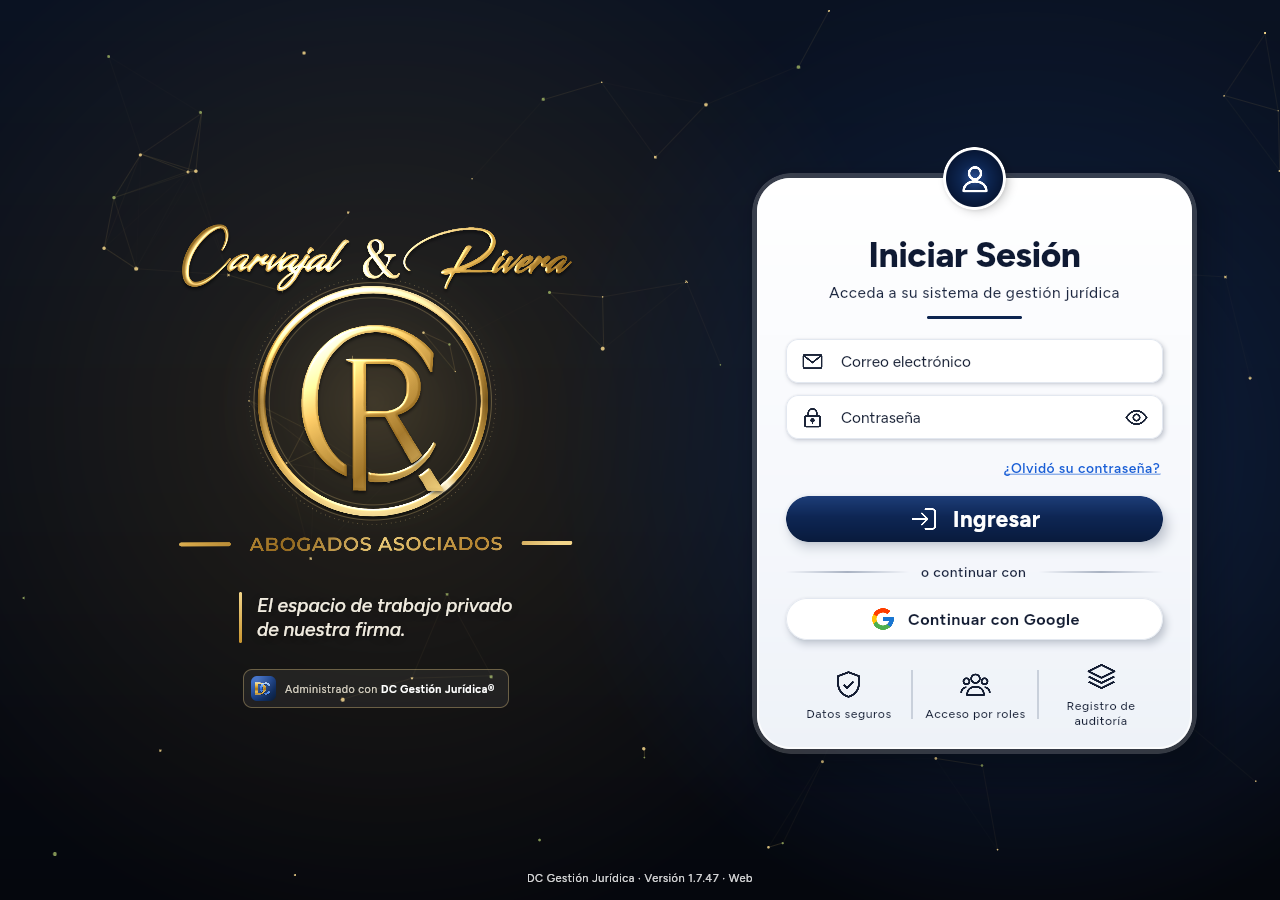
==== index.html @ f68f5502 "Sin parpadeos: la hoja de voz no se vuelve a pintar; contador pequeño en un círculo Co-Authored-By: " ====
<!doctype html>
<html lang="es">
<head>
<meta charset="utf-8">
<meta name="viewport" content="width=device-width, initial-scale=1">
<title>DC Gestión Jurídica</title>
<link rel="icon" href="favicon.ico" sizes="any">
<link rel="icon" type="image/png" sizes="192x192" href="icono-192.png">
<link rel="apple-touch-icon" href="apple-touch-icon.png?v=1795325718">
<meta name="apple-mobile-web-app-title" content="Gestión Jurídica">
<meta name="application-name" content="Gestión Jurídica">
<link rel="manifest" href="manifest.webmanifest?v=1795325718">
<meta name="theme-color" content="#0B1F3A">
<style>
html,body{margin:0;height:100%;overflow:hidden;background:#0B1F3A}
#cargando{position:fixed;inset:0;display:flex;flex-direction:column;align-items:center;justify-content:center;gap:16px;color:#E8C66A;font:500 18px system-ui,sans-serif}
#cargando i{width:42px;height:42px;border:4px solid #E8C66A44;border-top-color:#E8C66A;border-radius:50%;animation:g 1s linear infinite}
@keyframes g{to{transform:rotate(360deg)}}
</style>
<link rel="stylesheet" href="voz.css?v=1795361415">
</head>
<body>
<div id="cargando"><i></i>Cargando DC Gestión Jurídica…</div>
<script>
// Dirección y clave PÚBLICA del proyecto Supabase (la misma de la web del celular). Nunca una clave secreta.
window.DC_CONFIG = { url: "https://bopiajeyzystoaumishw.supabase.co", clavePublica: "sb_publishable_ggggVf0N814HmKzfk0sQpw_srEZ1ZWg" };
</script>
<script>
// V1.3.397: los archivos de la aplicación se guardan en el navegador para abrir al instante (sw.js).
if ("serviceWorker" in navigator) addEventListener("load", () => navigator.serviceWorker.register("sw.js").catch(() => {}));
</script>
<script src="diagnostico.js?v=1795325718"></script>
<script src="avisos-push.js?v=1795325718"></script>
<script src="comprobante.js?v=1795325718"></script>
<script src="voz.js?v=1795361415"></script>
<script type="module" src="DCGestionJuridicaWindows-shared.mjs?v=1795325718"></script>
</body>
</html>
---- voz.css ----
/* Órdenes de voz con Doc Dai en la app completa (22/11/2026). Misma hoja que la web liviana (voz.js). */
#voz-hoja.voz-propio { --sup:#ffffff; --sup2:#eef1f8; --texto:#191c20; --texto2:#5b6472; --linea:#e1e5ee; --oro:#fbf1d6; --oro-txt:#5c4300; --acento:#9a6b12;
  --rojo:#ffdad6; --rojo-txt:#93000a; --verde:#c4eed0; --verde-txt:#0a5c2b; font-family:Inter, "Segoe UI", Roboto, Arial, sans-serif; position:relative; z-index:2147483000; }
#voz-hoja.voz-propio.voz-oscuro { --sup:#13243d; --sup2:rgba(255,255,255,.07); --texto:#eef2f8; --texto2:#93a5c0; --linea:rgba(255,255,255,.12); --oro:rgba(217,181,74,.16); --oro-txt:#f3d98a; --acento:#d9b54a;
  --rojo:rgba(239,115,115,.18); --rojo-txt:#ffb4ab; --verde:rgba(76,194,126,.18); --verde-txt:#8fe0ad; }
.voz-propio .oculto { display:none !important; }
.voz-propio .crece { flex:1; min-width:0; }
.voz-propio .hoja-velo { position:fixed; inset:0; z-index:60; background:rgba(0,0,0,.45); animation:hoja-velo .2s ease-out; }
.voz-propio .hoja-a { position:fixed; left:50%; transform:translateX(-50%); width:min(560px, 100%); box-sizing:border-box; bottom:0; z-index:61; background:var(--sup); border-radius:24px 24px 0 0; padding:10px 18px calc(env(safe-area-inset-bottom) + 20px); box-shadow:0 -10px 30px rgba(0,0,0,.35); animation:hoja-a2 .25s ease-out; }
.voz-propio .hoja-asa { width:42px; height:5px; border-radius:3px; background:var(--linea); margin:0 auto 14px; }
@keyframes hoja-a2 { from { transform:translate(-50%, 40px); opacity:0; } }
@keyframes hoja-velo { from { opacity:0; } }
.voz-hoja { max-height:88vh; overflow-y:auto; }
.voz-dai { display:flex; align-items:center; gap:10px; margin-bottom:12px; }
.voz-dai b { display:block; font-size:16px; color:var(--texto); }
.voz-dai small { display:block; font-size:12.5px; color:var(--texto2); }
.voz-f { flex:none; width:40px; height:40px; border-radius:50%; display:grid; place-items:center; font-weight:800; font-size:13px; background:linear-gradient(135deg,#d9b54a,#f0d68f); color:#0f2540; }
.voz-como { flex:none; width:32px; height:32px; border-radius:50%; border:1px solid var(--linea); background:none; color:var(--texto2); font:inherit; font-weight:800; cursor:pointer; }
.voz-onda { display:flex; gap:5px; justify-content:center; align-items:center; height:62px; margin:4px 0 10px; }
.voz-onda i { display:block; width:6px; border-radius:3px; background:#d9b54a; animation:voz-onda 1s ease-in-out infinite alternate; }
@keyframes voz-onda { from { transform:scaleY(.35); } to { transform:scaleY(1); } }
.voz-dicho { background:var(--oro); color:var(--oro-txt); border-radius:12px; padding:12px 14px; font-size:16px; font-style:italic; margin-bottom:12px; }
.voz-ayuda { font-size:13px; color:var(--texto2); line-height:1.55; }
.voz-ayuda b { display:block; color:var(--texto); font-weight:600; }
.voz-tarj { border:1px solid var(--linea); border-radius:14px; padding:12px 14px; margin-bottom:12px; }
.voz-etq { font-size:11px; font-weight:800; letter-spacing:.06em; text-transform:uppercase; color:var(--acento); margin-bottom:6px; }
.voz-dato { display:flex; justify-content:space-between; gap:12px; font-size:14px; padding:6px 0; border-bottom:1px dashed var(--linea); color:var(--texto); }
.voz-dato:last-child { border-bottom:0; }
.voz-dato span { color:var(--texto2); white-space:nowrap; }
.voz-dato b { text-align:right; }
.voz-dato b.rojo { color:var(--rojo-txt); }
.voz-op { display:flex; align-items:center; gap:10px; width:100%; text-align:left; border:1.5px solid var(--linea); border-radius:12px; padding:10px 12px; margin-bottom:8px; background:none; font:inherit; font-size:14.5px; font-weight:600; color:var(--texto); cursor:pointer; }
.voz-op small { display:block; font-weight:400; font-size:12.5px; color:var(--texto2); }
.voz-op.sel { border-color:#d9b54a; background:var(--oro); }
.voz-rad { flex:none; width:18px; height:18px; border-radius:50%; border:2px solid var(--texto2); }
.voz-op.sel .voz-rad { border:5px solid #b8901c; }
.voz-aviso { background:var(--oro); color:var(--oro-txt); border-left:4px solid #d9b54a; border-radius:8px; padding:9px 11px; font-size:13px; margin-bottom:12px; }
.voz-aviso.rojo { background:var(--rojo); color:var(--rojo-txt); border-left-color:var(--rojo-txt); }
.voz-bts { display:flex; gap:10px; margin-top:4px; }
.voz-bts button { flex:1; height:48px; border-radius:12px; border:0; font:inherit; font-weight:700; font-size:15px; cursor:pointer; }
.voz-b1 { background:linear-gradient(135deg,#d9b54a,#b8901c); color:#fff; }
.voz-b1:disabled { opacity:.6; }
.voz-b2 { background:var(--sup2); color:var(--texto); }
.voz-ev { display:flex; gap:10px; padding:9px 0; border-bottom:1px solid var(--linea); font-size:14px; color:var(--texto); }
.voz-ev:last-child { border-bottom:0; }
.voz-ev small { display:block; color:var(--texto2); font-size:12.5px; }
.voz-hora { flex:none; width:88px; font-weight:700; color:var(--acento); white-space:nowrap; }
.voz-vacio { color:var(--texto2); font-size:14px; padding:8px 0; }
.voz-txt, .voz-campo input { width:100%; box-sizing:border-box; border:1px solid var(--linea); border-radius:10px; padding:10px 12px; font:inherit; font-size:15px; background:var(--sup); color:var(--texto); resize:vertical; }
.voz-campo { display:block; font-size:12.5px; color:var(--texto2); margin:6px 0; }
.voz-campo input { margin-top:4px; height:44px; }
.voz-fila2 { display:flex; gap:10px; } .voz-fila2 .voz-campo { flex:1; }
.voz-dictar { display:flex; align-items:center; gap:8px; margin-top:8px; border:1px solid #d9b54a; background:none; color:var(--acento); border-radius:10px; padding:8px 12px; font:inherit; font-weight:700; font-size:14px; cursor:pointer; }
.voz-ok { background:var(--verde); color:var(--verde-txt); border-radius:12px; padding:14px; font-size:15px; margin-bottom:12px; }
.voz-cargando { display:flex; gap:8px; justify-content:center; padding:14px 0 6px; }
.voz-cargando i { width:10px; height:10px; border-radius:50%; background:#d9b54a; animation:voz-p 1s infinite ease-in-out; }
.voz-cargando i:nth-child(2) { animation-delay:.15s; } .voz-cargando i:nth-child(3) { animation-delay:.3s; }
@keyframes voz-p { 0%,100% { opacity:.3; transform:scale(.8); } 50% { opacity:1; transform:scale(1); } }
.voz-como-txt p { margin:0 0 10px; font-size:14px; line-height:1.55; color:var(--texto); }

/* Confirmar con la voz: «sí» o «no» */
.voz-sino { display:flex; align-items:center; gap:10px; border:1.5px dashed #d9b54a; border-radius:12px; padding:10px 12px; margin:0 0 12px; font-size:14px; color:var(--texto); }
.voz-sino b { color:var(--acento); }
.voz-sino small { display:block; font-size:12.5px; color:var(--texto2); margin-top:2px; }
.voz-sino-mic { flex:none; width:34px; height:34px; border-radius:50%; display:grid; place-items:center; color:#0f2540; background:radial-gradient(circle at 34% 28%,#fff3c4 0,#f1cf6b 25%,#d9a92e 60%,#a87a12 100%); }
.voz-sino-mic svg { width:18px; height:18px; }
.voz-sino.oye { border-style:solid; background:var(--oro); }
.voz-sino.oye .voz-sino-mic { animation:voz-sino 1.2s ease-out infinite; }
@keyframes voz-sino { 0% { box-shadow:0 0 0 0 rgba(217,181,74,.7); } 100% { box-shadow:0 0 0 12px rgba(217,181,74,0); } }
.voz-sino-otra { display:inline-flex; align-items:center; gap:6px; margin-top:8px; border:1px solid #d9b54a; background:none; color:var(--acento); border-radius:10px; padding:6px 10px; font:inherit; font-weight:700; font-size:13px; cursor:pointer; }
.voz-sino-otra svg { width:16px; height:16px; }
.voz-sino:has(.voz-sino-otra) { display:block; }
@media (prefers-reduced-motion: reduce) { .voz-sino.oye .voz-sino-mic { animation:none; } }

/* 22/11/2026: conversación con Doc Dai */
.voz-burbuja { position:relative; background:var(--oro); color:var(--texto); border-radius:4px 16px 16px 16px; padding:12px 14px; font-size:15px; line-height:1.5; margin:0 0 12px; }
.voz-puntos div { padding:7px 0; font-size:13.5px; color:var(--texto); border-bottom:1px dashed var(--linea); }
.voz-puntos div:last-child { border-bottom:0; }
.voz-hablar { display:inline-flex; align-items:center; justify-content:center; gap:6px; }
.voz-hablar svg { width:18px; height:18px; }

/* 22/11/2026 (Darío): sin parpadeos. Al cambiar el contenido la hoja no se vuelve a animar. Contador pequeño en un círculo, abajo en la esquina. */
.hoja-a.quieta, .quieta { animation:none !important; }
.voz-cuenta { display:block; margin:10px 2px 0 auto; width:26px; height:26px; border-radius:50%; border:2px solid #d9b54a; color:var(--acento); font-size:13px; font-weight:800; line-height:22px; text-align:center; background:var(--sup); }
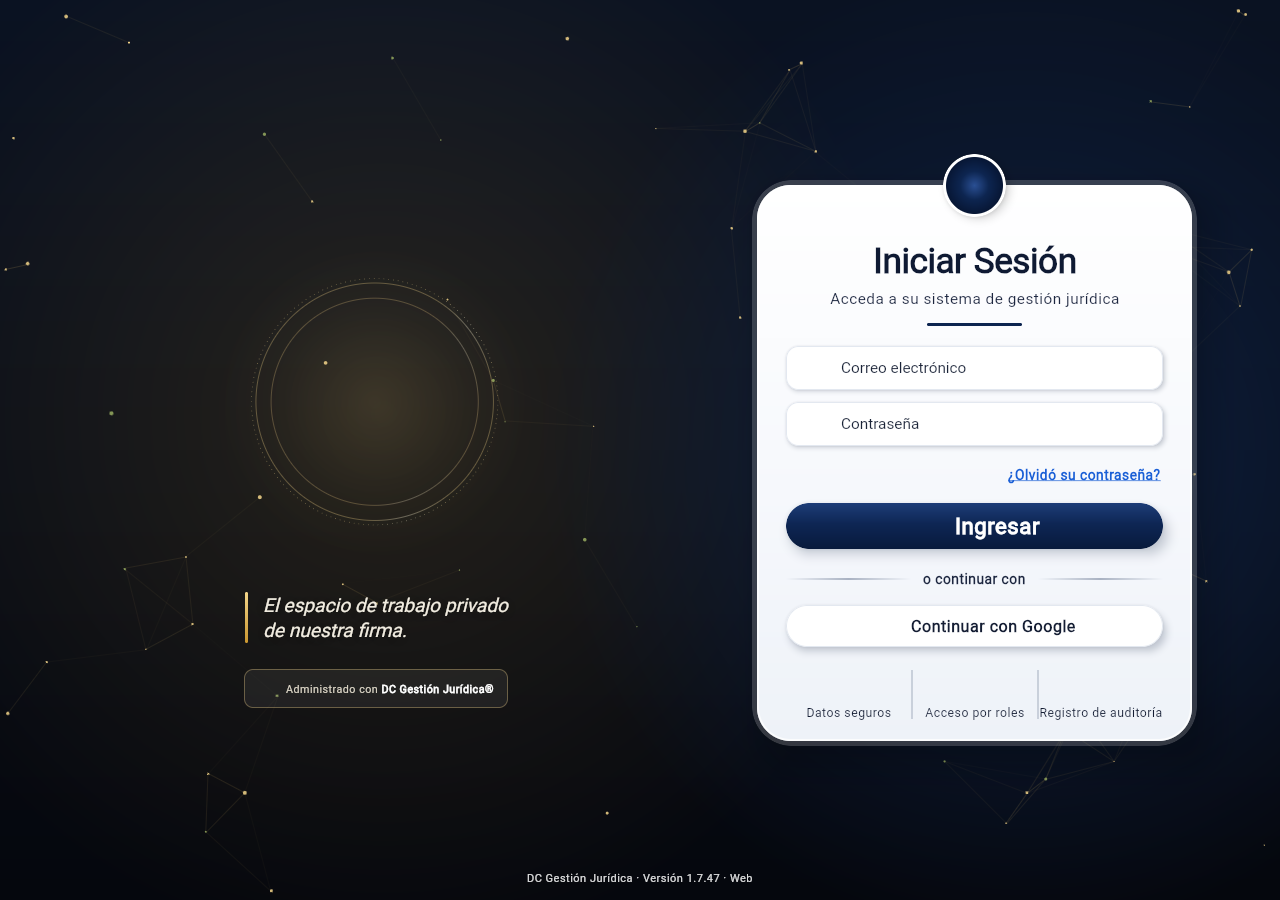
==== commit 05e9afd6: "Merge remote-tracking branch 'origin/main' into claude/project-thread-zvsx9r # Conflicts: #	index.ht" ====
--- a/index.html
+++ b/index.html
@@ -3,13 +3,13 @@
 <head>
 <meta charset="utf-8">
 <meta name="viewport" content="width=device-width, initial-scale=1">
-<title>DC Gestión Jurídica</title>
+<title>Gestión Jurídica C&amp;R</title><script>/* 22/11 (Darío): nombre propio de esta web en la pestaña. */(function(){var t=document.querySelector("title");function f(){var x=document.title;if(x.indexOf("DC Gestión Jurídica")===0){document.title="Gestión Jurídica C&R"+x.slice(19);}}f();new MutationObserver(f).observe(t,{childList:true,characterData:true,subtree:true});})();</script>
 <link rel="icon" href="favicon.ico" sizes="any">
 <link rel="icon" type="image/png" sizes="192x192" href="icono-192.png">
 <link rel="apple-touch-icon" href="apple-touch-icon.png?v=1795325718">
-<meta name="apple-mobile-web-app-title" content="Gestión Jurídica">
-<meta name="application-name" content="Gestión Jurídica">
-<link rel="manifest" href="manifest.webmanifest?v=1795325718">
+<meta name="apple-mobile-web-app-title" content="Gestión C&amp;R">
+<meta name="application-name" content="Gestión Jurídica C&amp;R">
+<link rel="manifest" href="manifest.webmanifest?v=1795358677">
 <meta name="theme-color" content="#0B1F3A">
 <style>
 html,body{margin:0;height:100%;overflow:hidden;background:#0B1F3A}
@@ -33,6 +33,6 @@
 <script src="avisos-push.js?v=1795325718"></script>
 <script src="comprobante.js?v=1795325718"></script>
 <script src="voz.js?v=1795361415"></script>
-<script type="module" src="DCGestionJuridicaWindows-shared.mjs?v=1795325718"></script>
+<script type="module" src="DCGestionJuridicaWindows-shared.mjs?v=1795360269"></script>
 </body>
 </html>
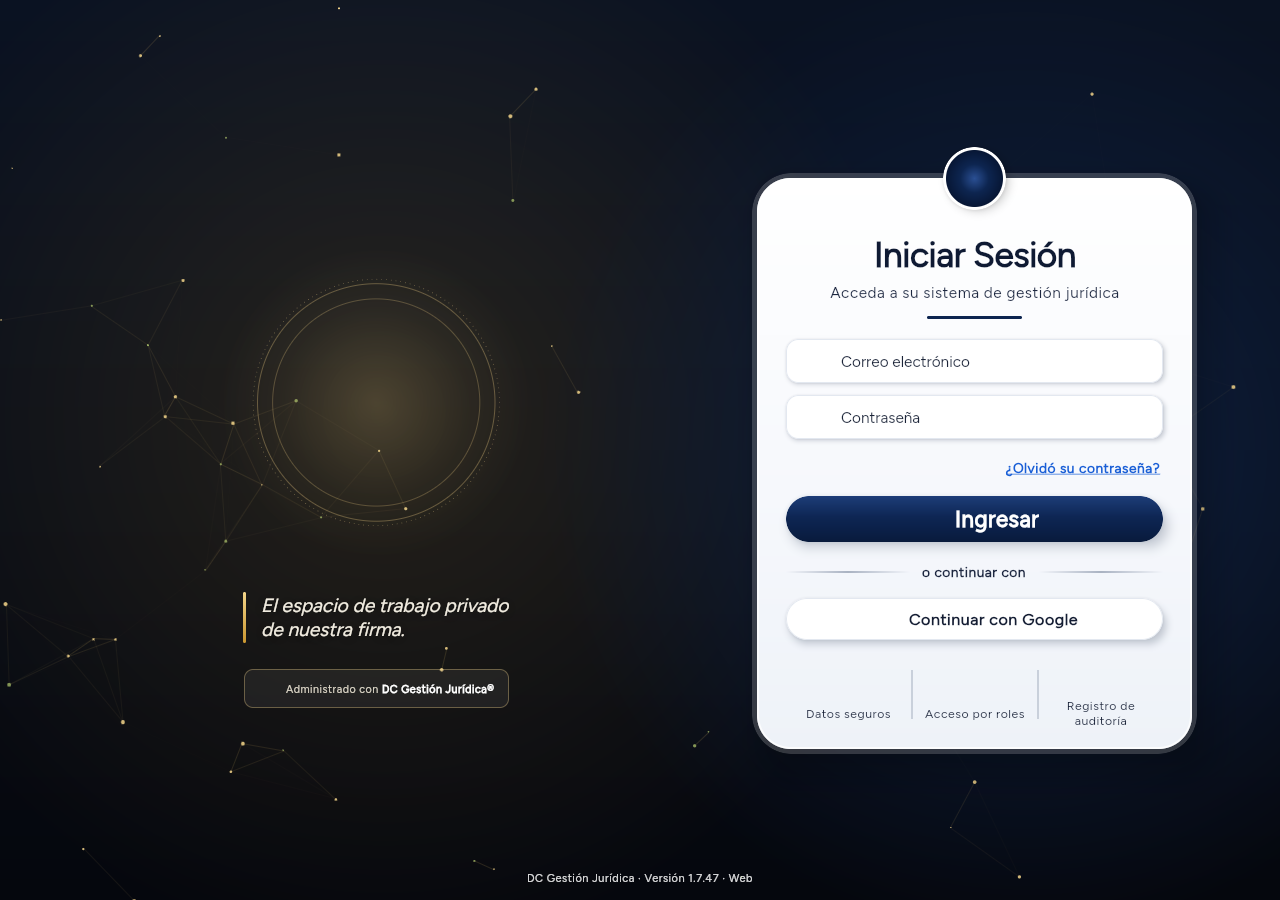
==== commit 3ebc440c: "Chrome guarda y sugiere la contraseña en el ingreso (sin cambios visibles) La pantalla de ingreso se" ====
--- a/index.html
+++ b/index.html
@@ -32,6 +32,7 @@
 <script src="diagnostico.js?v=1795325718"></script>
 <script src="avisos-push.js?v=1795325718"></script>
 <script src="comprobante.js?v=1795325718"></script>
+<script src="credenciales.js?v=1795400000"></script>
 <script src="voz.js?v=1795361415"></script>
 <script type="module" src="DCGestionJuridicaWindows-shared.mjs?v=1795360269"></script>
 </body>
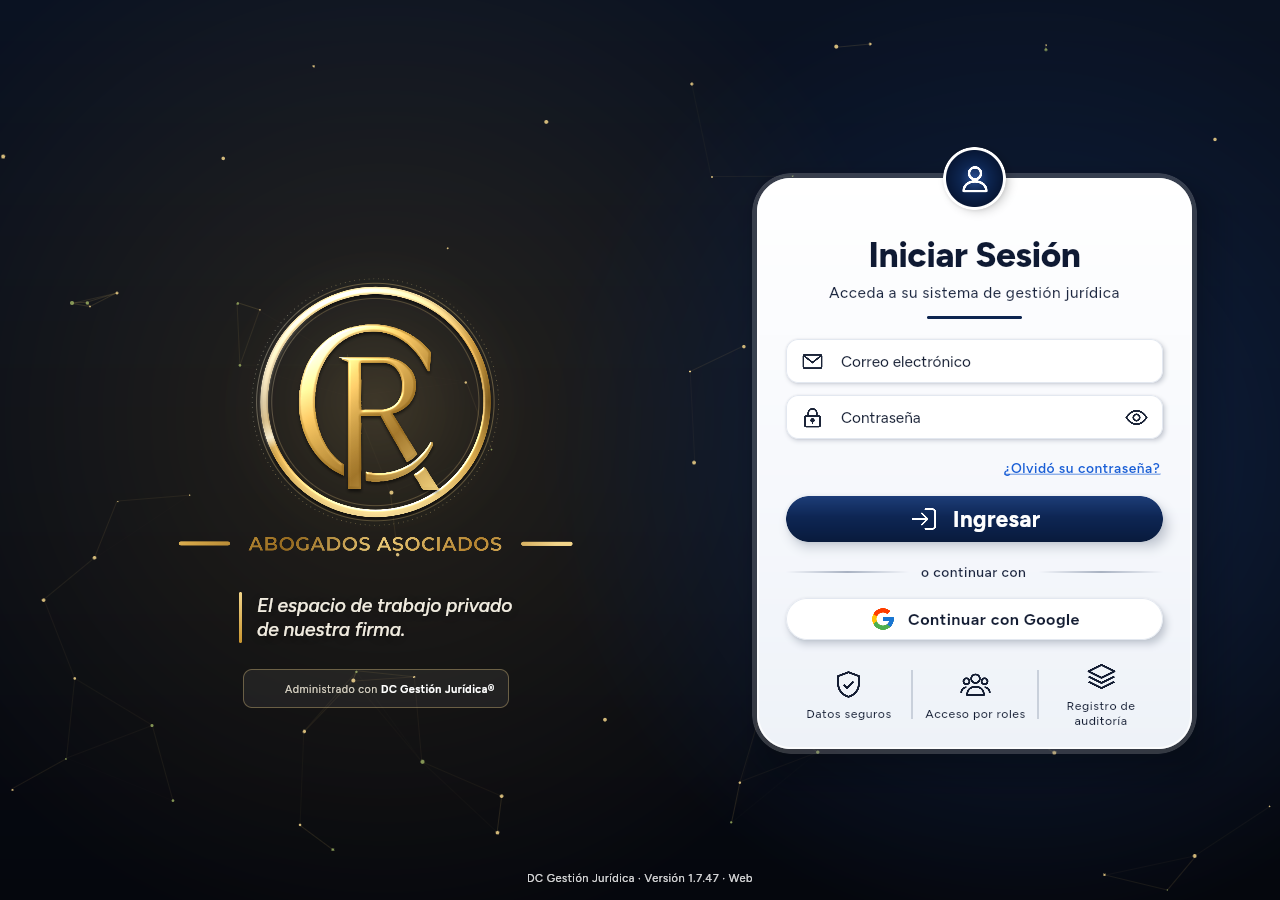
==== commit 3d6e29e4: "Contraseña: Chrome la sugiere también si el correo ya viene escrito o al tocar la contraseña Co-Auth" ====
--- a/index.html
+++ b/index.html
@@ -32,7 +32,7 @@
 <script src="diagnostico.js?v=1795325718"></script>
 <script src="avisos-push.js?v=1795325718"></script>
 <script src="comprobante.js?v=1795325718"></script>
-<script src="credenciales.js?v=1795400000"></script>
+<script src="credenciales.js?v=1795410000"></script>
 <script src="voz.js?v=1795361415"></script>
 <script type="module" src="DCGestionJuridicaWindows-shared.mjs?v=1795360269"></script>
 </body>
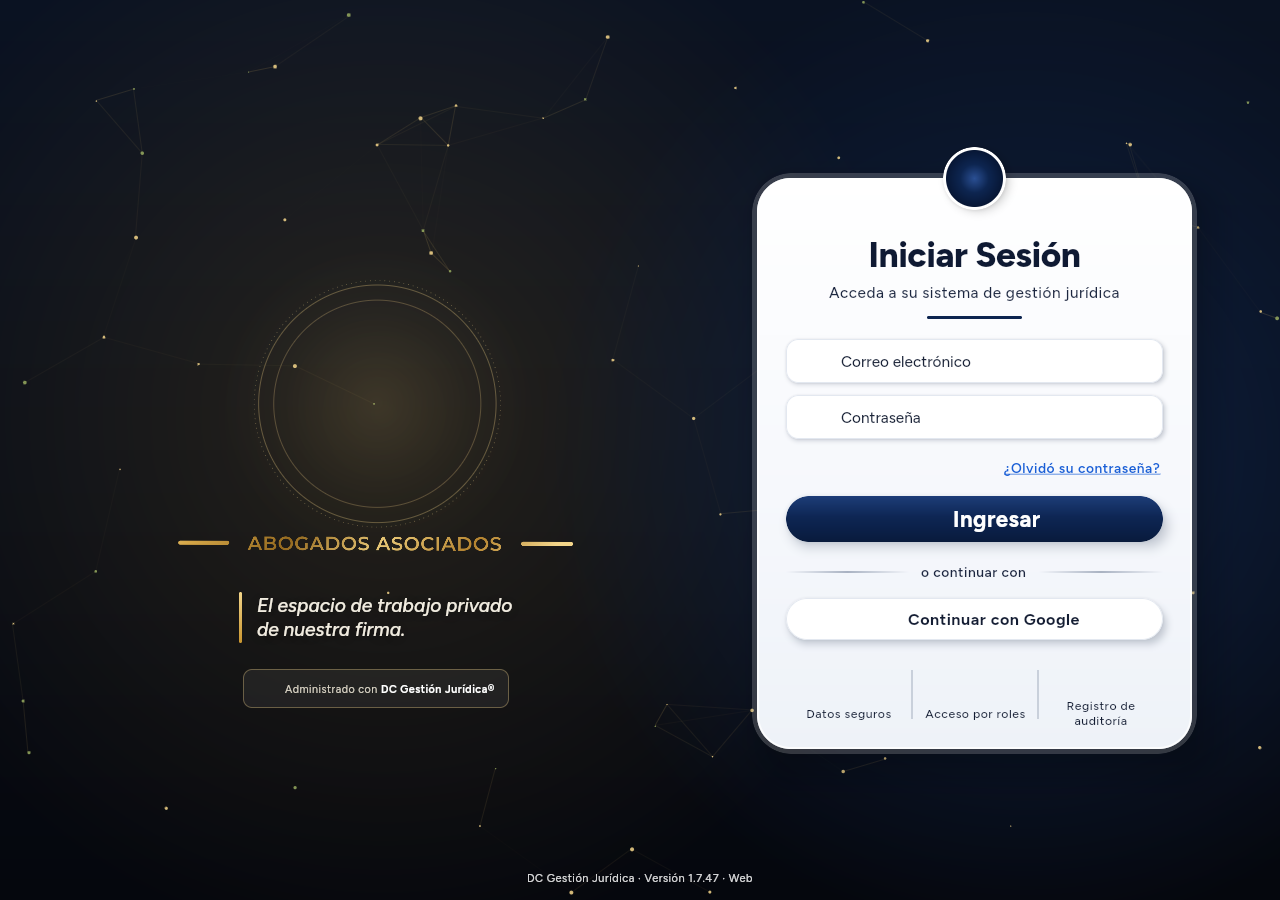
==== commit 3d5852e4: "credenciales.js: nuevo número para que ningún navegador use la copia anterior Co-Authored-By: Claude" ====
--- a/index.html
+++ b/index.html
@@ -32,7 +32,7 @@
 <script src="diagnostico.js?v=1795325718"></script>
 <script src="avisos-push.js?v=1795325718"></script>
 <script src="comprobante.js?v=1795325718"></script>
-<script src="credenciales.js?v=1795410000"></script>
+<script src="credenciales.js?v=1795420000"></script>
 <script src="voz.js?v=1795361415"></script>
 <script type="module" src="DCGestionJuridicaWindows-shared.mjs?v=1795360269"></script>
 </body>
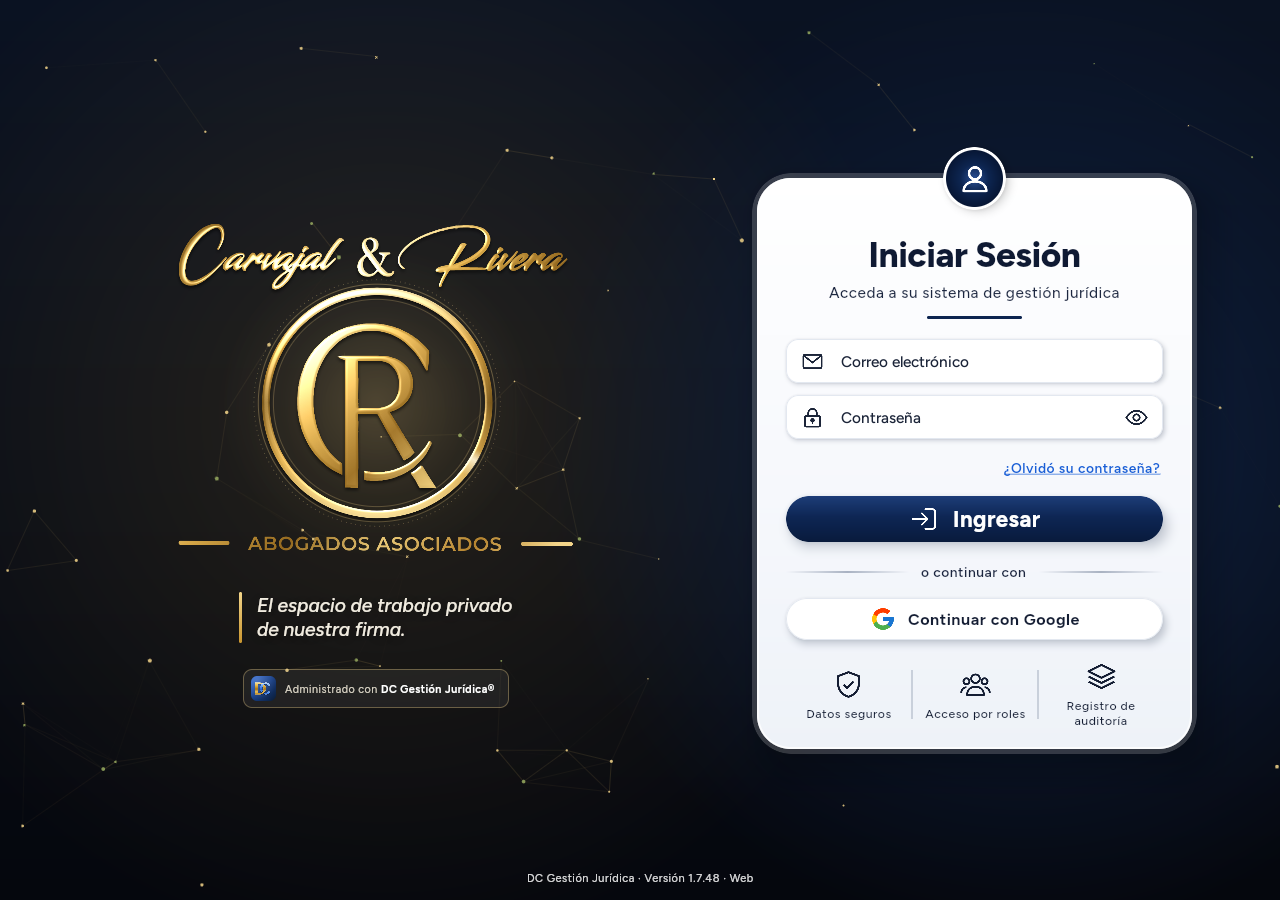
==== commit acb78dd9: "Versión 1.7.48: casillas de ingreso de formulario real (Chrome guarda y sugiere la contraseña en la " ====
--- a/index.html
+++ b/index.html
@@ -32,8 +32,7 @@
 <script src="diagnostico.js?v=1795325718"></script>
 <script src="avisos-push.js?v=1795325718"></script>
 <script src="comprobante.js?v=1795325718"></script>
-<script src="credenciales.js?v=1795420000"></script>
 <script src="voz.js?v=1795361415"></script>
-<script type="module" src="DCGestionJuridicaWindows-shared.mjs?v=1795360269"></script>
+<script type="module" src="DCGestionJuridicaWindows-shared.mjs?v=1795500000"></script>
 </body>
 </html>
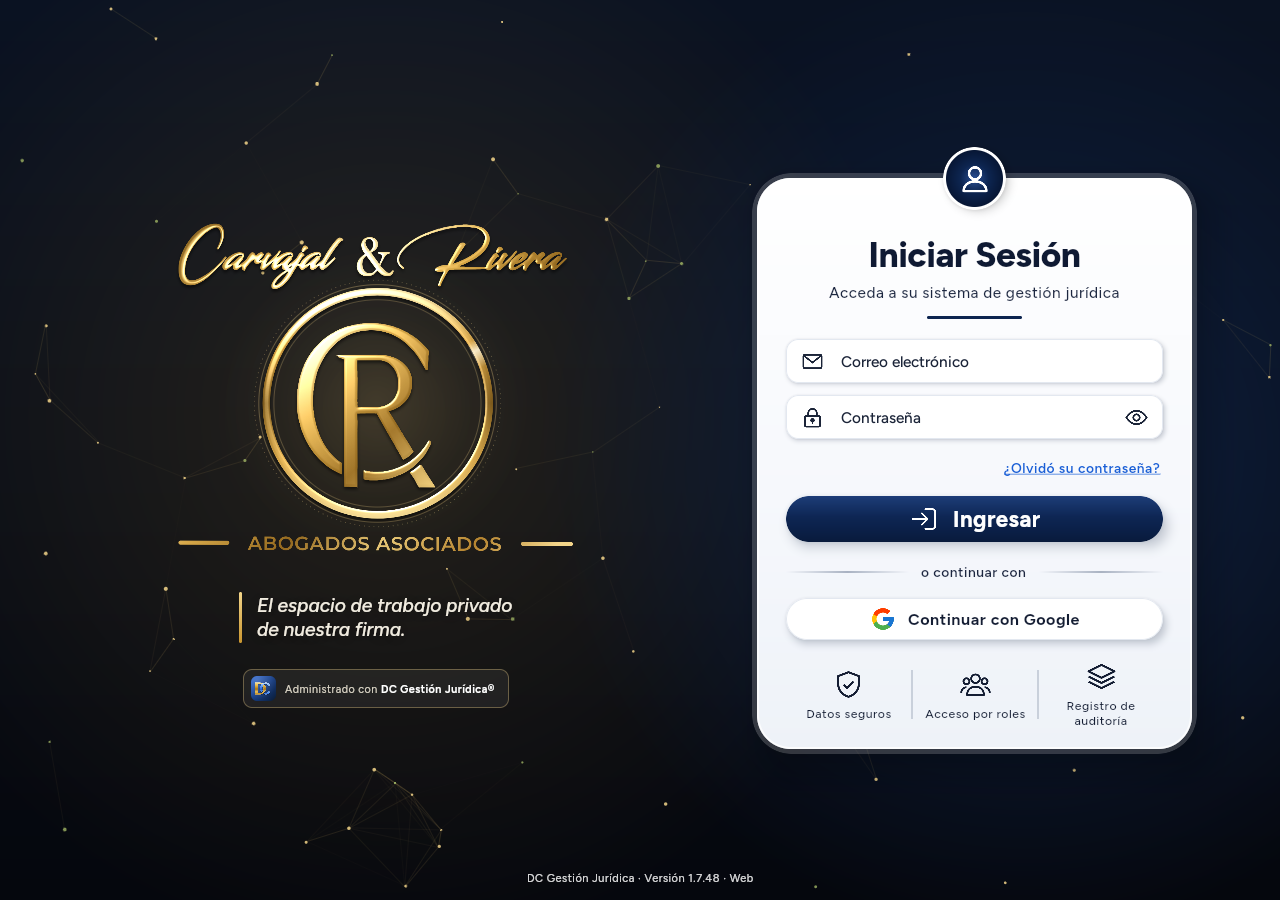
==== commit 5f62d2f3: "1.7.48: la casilla de la contraseña ya no muestra el recuadro blanco cuando Chrome la llena Co-Autho" ====
--- a/index.html
+++ b/index.html
@@ -33,6 +33,6 @@
 <script src="avisos-push.js?v=1795325718"></script>
 <script src="comprobante.js?v=1795325718"></script>
 <script src="voz.js?v=1795361415"></script>
-<script type="module" src="DCGestionJuridicaWindows-shared.mjs?v=1795500000"></script>
+<script type="module" src="DCGestionJuridicaWindows-shared.mjs?v=1795510000"></script>
 </body>
 </html>
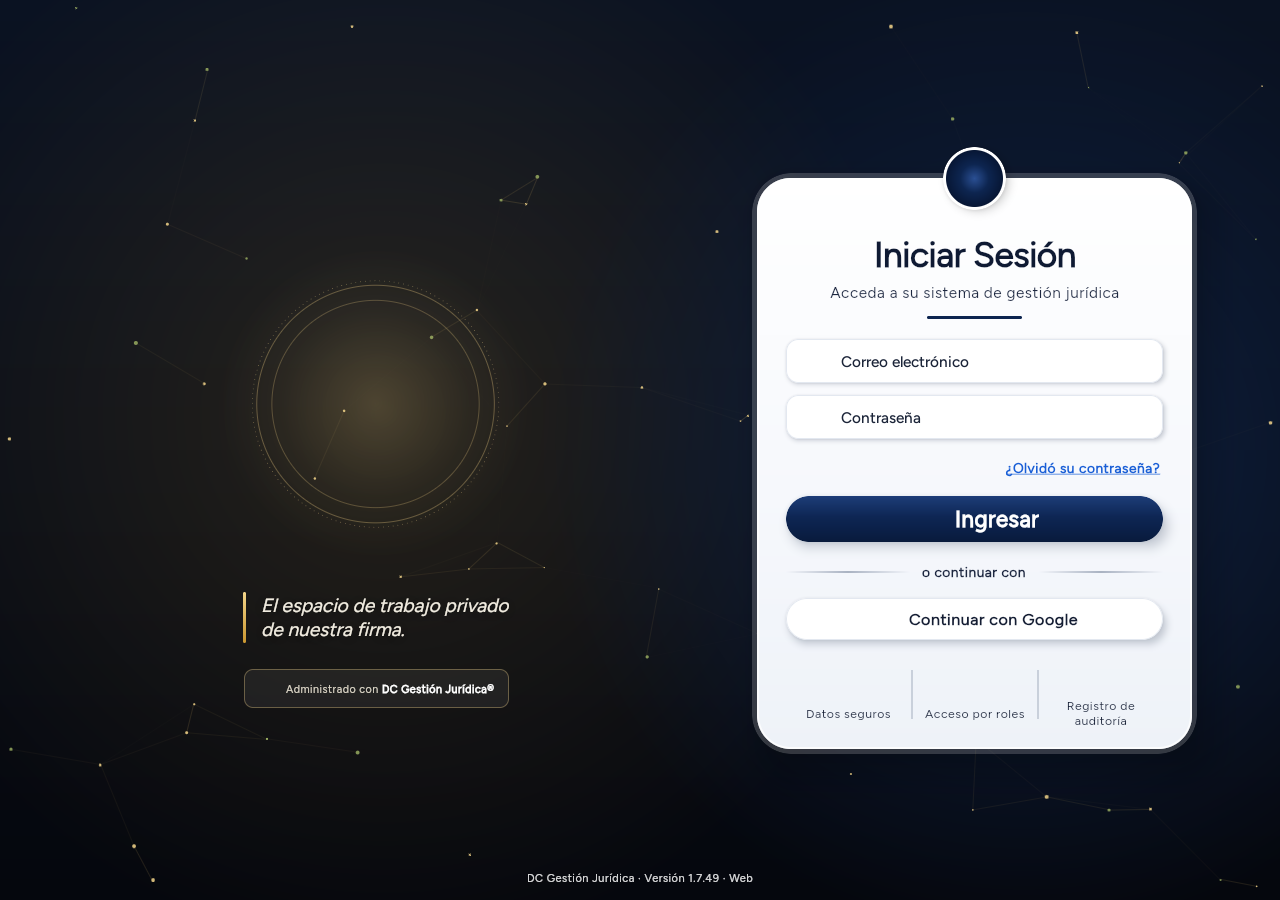
==== commit cae0cd99: "Versión 1.7.49: copias de seguridad del servidor en Configuración › Respaldos, barra de páginas en d" ====
--- a/index.html
+++ b/index.html
@@ -33,6 +33,6 @@
 <script src="avisos-push.js?v=1795325718"></script>
 <script src="comprobante.js?v=1795325718"></script>
 <script src="voz.js?v=1795361415"></script>
-<script type="module" src="DCGestionJuridicaWindows-shared.mjs?v=1795510000"></script>
+<script type="module" src="DCGestionJuridicaWindows-shared.mjs?v=1795800000"></script>
 </body>
 </html>
